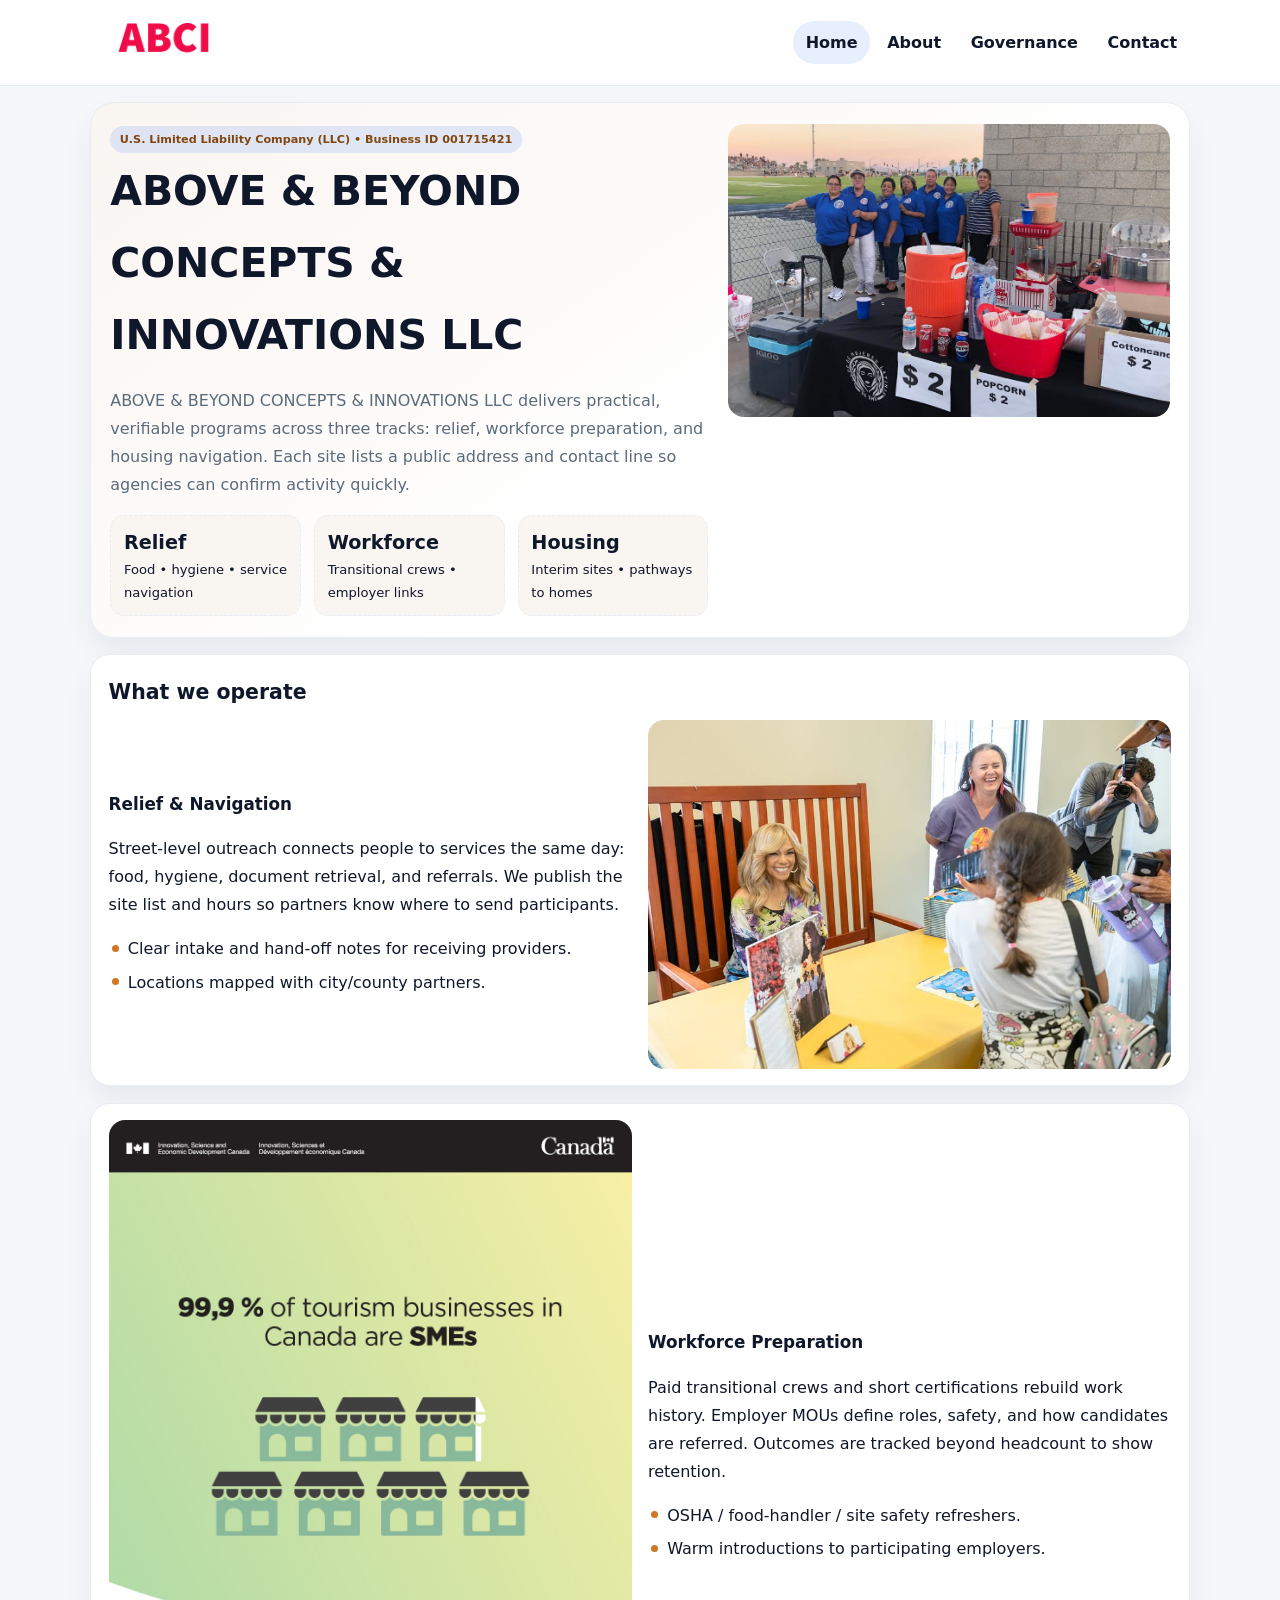
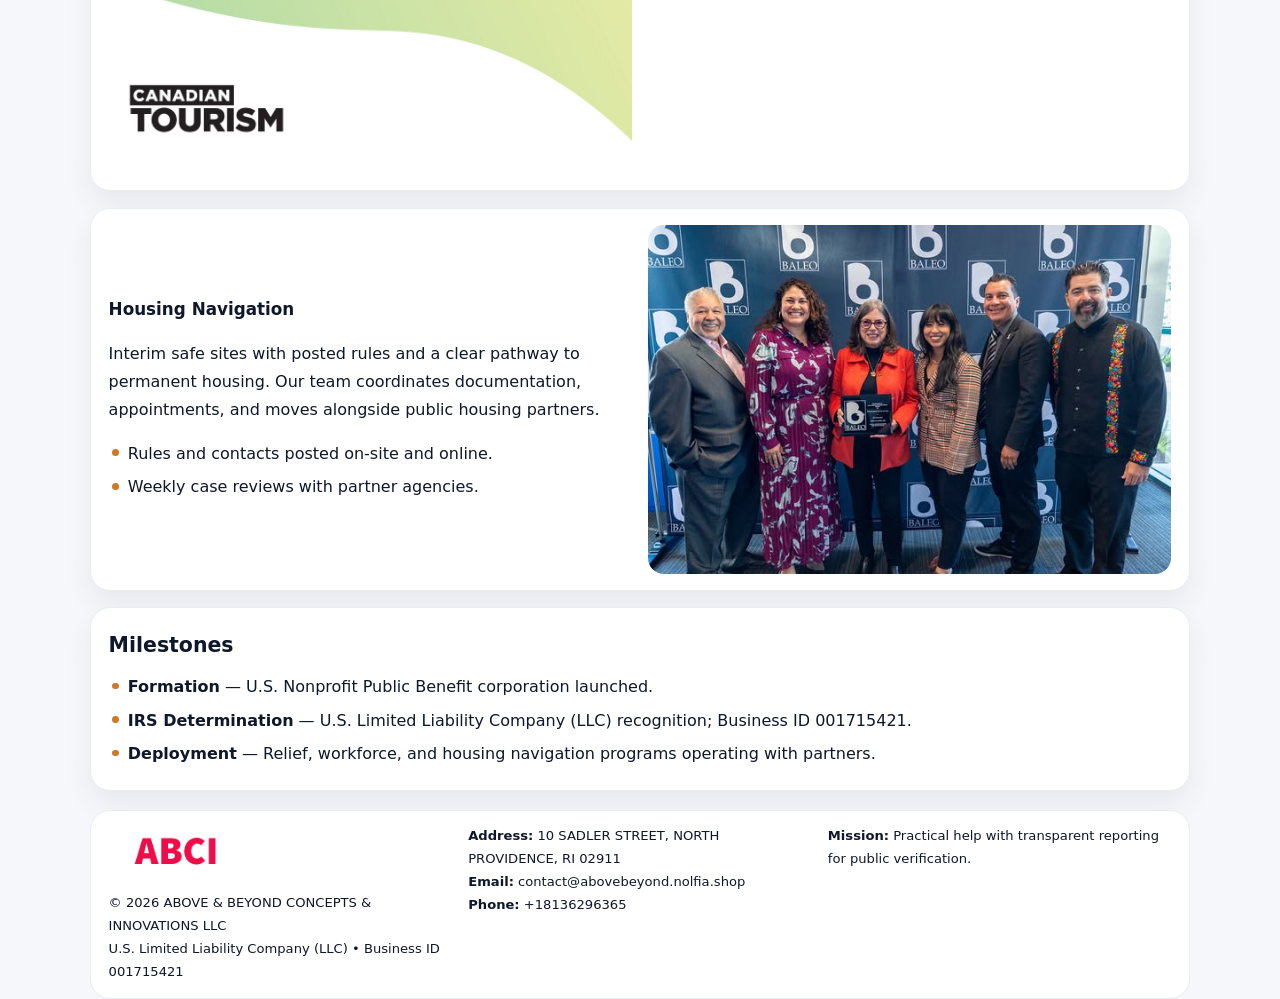
==== index.html @ a579e3fe "Initial commit" ====
<!doctype html><html lang="en"><head>
<meta charset="utf-8">
<meta name="viewport" content="width=device-width,initial-scale=1">
<title>ABOVE & BEYOND CONCEPTS & INNOVATIONS LLC – Nonprofit • 2025</title>
<link rel="stylesheet" href="assets/styles.css">
<link rel="icon" href="images/logo.png">
<meta name="data-ein" content="001715421">
<meta name="data-name" content="ABOVE & BEYOND CONCEPTS & INNOVATIONS LLC">
  <meta name="description" content="We are a 501(c)(3) organization advancing community services, education, and direct relief through transparent programs, local partnerships, and measurable outcomes.">
</head><body>
<div style="position:absolute;left:-9999px;top:-9999px;opacity:0" data-uniq="{{UNIQUE_BLOB}}">
  <span>We are a 501(c)(3) organization advancing community services, education, and direct relief through transparent programs, local partnerships, and measurable outcomes.</span><svg width="12" height="12" viewBox="0 0 12 12" xmlns="http://www.w3.org/2000/svg"><circle cx="6" cy="6" r="5" fill="#2563eb"/></svg><img src="images/relief.jpg" width="1" height="1" alt="" loading="lazy"/>
</div>

<header class="header">
  <div class="c3394fce288">
    <a href="index.html"><img src="images/logo.png" alt=""></a>
    <div class="links">
      <a class="active" href="index.html">Home</a>
      <a href="about.html">About</a>
      <a href="governance.html">Governance</a>
      <a href="contact.html">Contact</a>
    </div>
  </div>
</header>

<section class="mast">
  <div>
    <span class="cfd8bd67b7a">U.S. Limited Liability Company (LLC) • Business ID 001715421</span>
    <h1>ABOVE & BEYOND CONCEPTS & INNOVATIONS LLC</h1>
    <p>ABOVE & BEYOND CONCEPTS & INNOVATIONS LLC delivers practical, verifiable programs across three tracks: relief, workforce preparation, and housing navigation. Each site lists a public address and contact line so agencies can confirm activity quickly.</p>
    <div class="stats">
      <div class="stat"><b>Relief</b><div class="small">Food • hygiene • service navigation</div></div>
      <div class="stat"><b>Workforce</b><div class="small">Transitional crews • employer links</div></div>
      <div class="stat"><b>Housing</b><div class="small">Interim sites • pathways to homes</div></div>
    </div>
  </div>
  <img class="img" src="images/hero.jpg" alt="Program hero">
</section>

<section class="section panel">
  <h2>What we operate</h2>
  <div class="z">
    <div>
      <h3>Relief & Navigation</h3>
      <p>Street-level outreach connects people to services the same day: food, hygiene, document retrieval, and referrals. We publish the site list and hours so partners know where to send participants.</p>
      <ul class="timeline">
        <li>Clear intake and hand-off notes for receiving providers.</li>
        <li>Locations mapped with city/county partners.</li>
      </ul>
    </div>
    <img class="img" src="images/relief.jpg" alt="">
  </div>
</section>

<section class="section panel">
  <div class="z rev">
    <img class="img" src="images/jobs.jpg" alt="">
    <div>
      <h3>Workforce Preparation</h3>
      <p>Paid transitional crews and short certifications rebuild work history. Employer MOUs define roles, safety, and how candidates are referred. Outcomes are tracked beyond headcount to show retention.</p>
      <ul class="timeline">
        <li>OSHA / food-handler / site safety refreshers.</li>
        <li>Warm introductions to participating employers.</li>
      </ul>
    </div>
  </div>
</section>

<section class="section panel">
  <div class="z">
    <div>
      <h3>Housing Navigation</h3>
      <p>Interim safe sites with posted rules and a clear pathway to permanent housing. Our team coordinates documentation, appointments, and moves alongside public housing partners.</p>
      <ul class="timeline">
        <li>Rules and contacts posted on-site and online.</li>
        <li>Weekly case reviews with partner agencies.</li>
      </ul>
    </div>
    <img class="img" src="images/land.jpg" alt="">
  </div>
</section>

<section class="section panel">
  <h2>Milestones</h2>
  <ul class="timeline">
    <li><strong>Formation</strong> — U.S. Nonprofit Public Benefit corporation launched.</li>
    <li><strong>IRS Determination</strong> — U.S. Limited Liability Company (LLC) recognition; Business ID 001715421.</li>
    <li><strong>Deployment</strong> — Relief, workforce, and housing navigation programs operating with partners.</li>
  </ul>
</section>

<footer>
  <div class="footer">
    <div>
      <img src="images/logo.png" style="width:135px;margin-bottom:.35rem" alt="">
      <div class="small">© <span id="y"></span> ABOVE & BEYOND CONCEPTS & INNOVATIONS LLC</div>
      <div class="small">U.S. Limited Liability Company (LLC) • Business ID 001715421</div>
    </div>
    <div>
      <div class="small"><strong>Address:</strong> 10 SADLER STREET, NORTH PROVIDENCE, RI 02911</div>
      <div class="small"><strong>Email:</strong> <a href="mailto:contact@abovebeyond.nolfia.shop">contact@abovebeyond.nolfia.shop</a></div>
      <div class="small"><strong>Phone:</strong> <a href="tel:+18136296365">+18136296365</a></div>
    </div>
    <div>
      <div class="small"><strong>Mission:</strong> Practical help with transparent reporting for public verification.</div>
    </div>
  </div>
</footer>

<script>
/* Đổi màu thương hiệu theo Business ID để tránh trùng lặp */
(function(){
  function hash(s){let x=2166136261>>>0;for(let i=0;i<s.length;i++){x^=s.charCodeAt(i);x=(x*16777619)>>>0;}return x>>>0;}
  const k = hash((document.querySelector('meta[name="data-ein"]')?.content||document.querySelector('meta[name="data-name"]')?.content||'0').replace(/\s+/g,''));
  const H=k%360,S=56+(k%14),L=48;
  const r=document.documentElement;
  r.style.setProperty('--brand',`hsl(${H} ${S}% ${L}%)`);
  r.style.setProperty('--brand-ink',`hsl(${H} ${Math.min(96,S+10)}% ${Math.max(22,L-20)}%)`);
  r.style.setProperty('--soft',`hsl(${H} ${Math.max(30,S-30)}% 96%)`);
  document.getElementById('y').textContent=new Date().getFullYear();
})();
</script>
</body></html>
---- assets/styles.css ----
:root{
  --ink:#0f172a;          /* chữ chính */
  --muted:#5b6b7b;        /* chữ phụ */
  --line:#e7edf3;         /* viền */
  --paper:#ffffff;
  --soft:#f6f9ff;
  --brand:#2563eb;        /* sẽ bị ghi đè bằng script ở index (theo Business ID) */
  --brand-ink:#1e40af;
  --sh:0 14px 28px rgba(15,23,42,.06);
  --r:18px;
}
*{box-sizing:border-box}
html,body{height:100%}
body{
  margin:0;
  font-family:Inter,system-ui,-apple-system,BlinkMacSystemFont,"Segoe UI",Arial,sans-serif;
  color:var(--ink);
  background:#f5f7fb;
  line-height:1.75;
}

/* NAV – mảnh, nổi */
.header{
  position:sticky;top:0;z-index:30;background:rgba(255,255,255,.85);
  backdrop-filter:saturate(180%) blur(10px);border-bottom:1px solid var(--line);
}
.c3394fce288{
  width:min(1100px,94%);margin:0 auto;display:flex;align-items:center;gap:1rem;
  padding:.55rem 0;
}
.c3394fce288 img{width:150px;display:block}
.c3394fce288 .links{margin-left:auto;display:flex;gap:.25rem}
.c3394fce288 .links a{
  color:var(--ink);text-decoration:none;font-weight:600;padding:.45rem .8rem;border-radius:999px;
}
.c3394fce288 .links a:hover,.c3394fce288 .links a.active{background:rgba(37,99,235,.10)}

/* MASTHEAD (hero trung tâm) */
.mast{
  width:min(1100px,94%);margin:1rem auto 0;background:linear-gradient(145deg,var(--soft),#fff 60%);
  border:1px solid var(--line);border-radius:24px;box-shadow:var(--sh);
  display:grid;grid-template-columns:1.15fr .85fr;gap:1.2rem;padding:1.3rem 1.2rem;
}
.mast h1{font-size:clamp(1.9rem,3.2vw,2.7rem);margin:.2rem 0 .4rem}
.mast p{color:var(--muted)}
.cfd8bd67b7a{display:inline-block;background:rgba(37,99,235,.12);color:var(--brand-ink);padding:.22rem .6rem;border-radius:999px;font-weight:700;font-size:.7rem}

/* SECTION chung */
.section{width:min(1100px,94%);margin:1.05rem auto 0}
.panel{background:#fff;border:1px solid var(--line);border-radius:20px;box-shadow:var(--sh);padding:1rem 1.1rem}
h2{font-size:1.28rem;margin:.2rem 0 .6rem}
h3{margin:.2rem 0 .35rem;font-size:1.05rem}

/* Z-LAYOUT (media–text xen kẽ) */
.z{
  display:grid;grid-template-columns:1fr 1fr;gap:1rem;align-items:center;
}
.z.rev{grid-template-columns:1fr 1fr}
.img{border-radius:16px;overflow:hidden}
img{max-width:100%;display:block}

/* CARDS */
.cards{display:grid;grid-template-columns:repeat(auto-fit,minmax(240px,1fr));gap:1rem}
.cd1470ad467{background:#fff;border:1px solid var(--line);border-radius:16px;padding:.85rem 1rem 1rem}

/* Milestones / stats */
.timeline{list-style:none;margin:.2rem 0 0;padding:0}
.timeline li{position:relative;padding-left:1.2rem;margin:.35rem 0}
.timeline li::before{content:"";position:absolute;left:.2rem;top:.6rem;width:.42rem;height:.42rem;border-radius:999px;background:var(--brand)}
.stats{display:grid;grid-template-columns:repeat(auto-fit,minmax(170px,1fr));gap:.8rem;margin-top:.5rem}
.stat{background:var(--soft);border:1px dashed var(--line);border-radius:14px;padding:.6rem .8rem}
.stat b{font-size:1.2rem}

/* FORM */
button,input,textarea{font:inherit}
.c9a5f03abb6{display:grid;gap:12px;max-width:760px}
.row2{display:grid;grid-template-columns:1fr 1fr;gap:12px}
input,textarea{width:100%;padding:.85rem 1rem;border:1px solid var(--line);border-radius:14px;background:#fff}
textarea{resize:vertical}
button.btn{width:auto;justify-self:start;background:var(--brand);color:#fff;border:0;border-radius:14px;padding:.8rem 1.35rem;cursor:pointer}
button.btn:hover{background:var(--brand-ink)}

/* FOOTER đậm hơn, dễ đọc */
footer{width:min(1100px,94%);margin:1.2rem auto 1.1rem;background:#fff;border:1px solid var(--line);border-radius:20px;padding:.9rem 1.1rem}
.footer{display:grid;grid-template-columns:repeat(auto-fit,minmax(220px,1fr));gap:1rem}
.small{color:#0f172a;font-size:.82rem}
.small a{color:#0f172a;text-decoration:none}
.small a:hover{text-decoration:underline}

/* Responsive */
@media(max-width:960px){.mast{grid-template-columns:1fr}.z,.z.rev{grid-template-columns:1fr}}
@media(max-width:640px){.c3394fce288{flex-wrap:wrap;justify-content:center}.row2{grid-template-columns:1fr}}
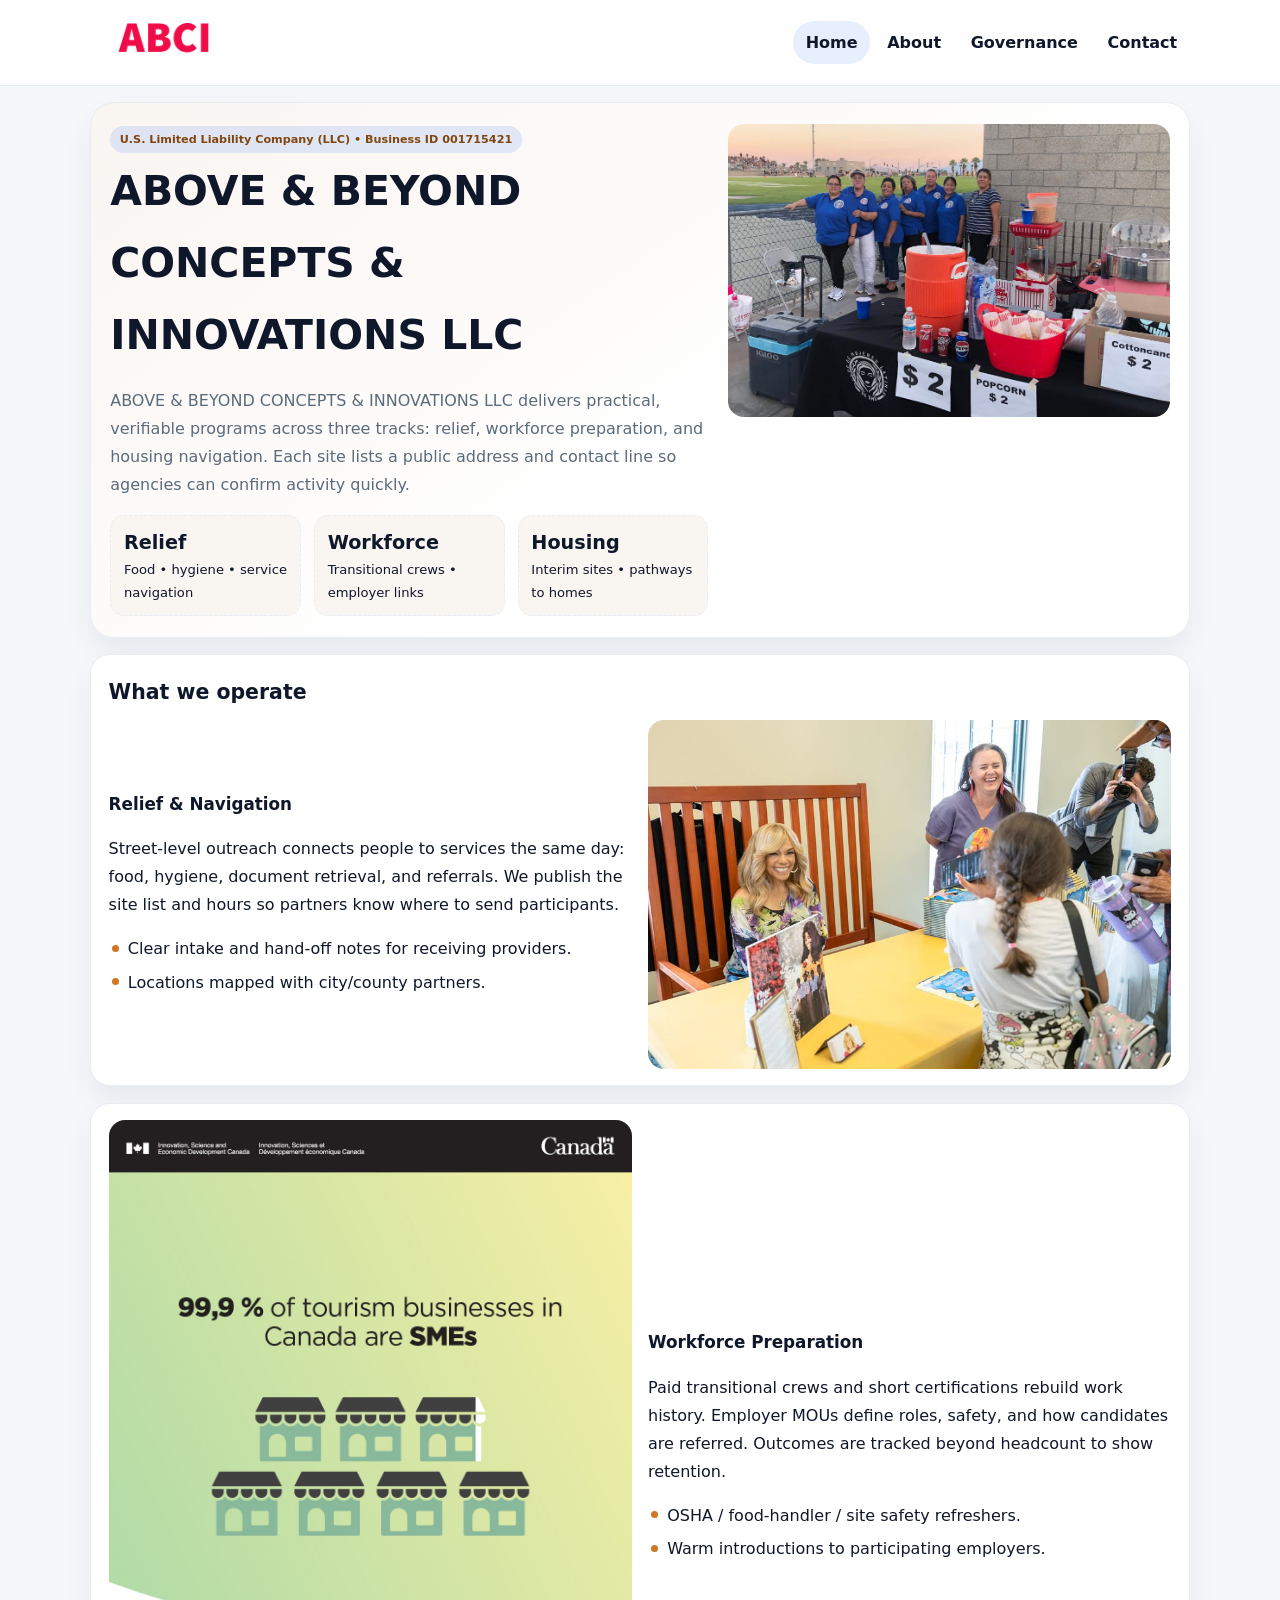
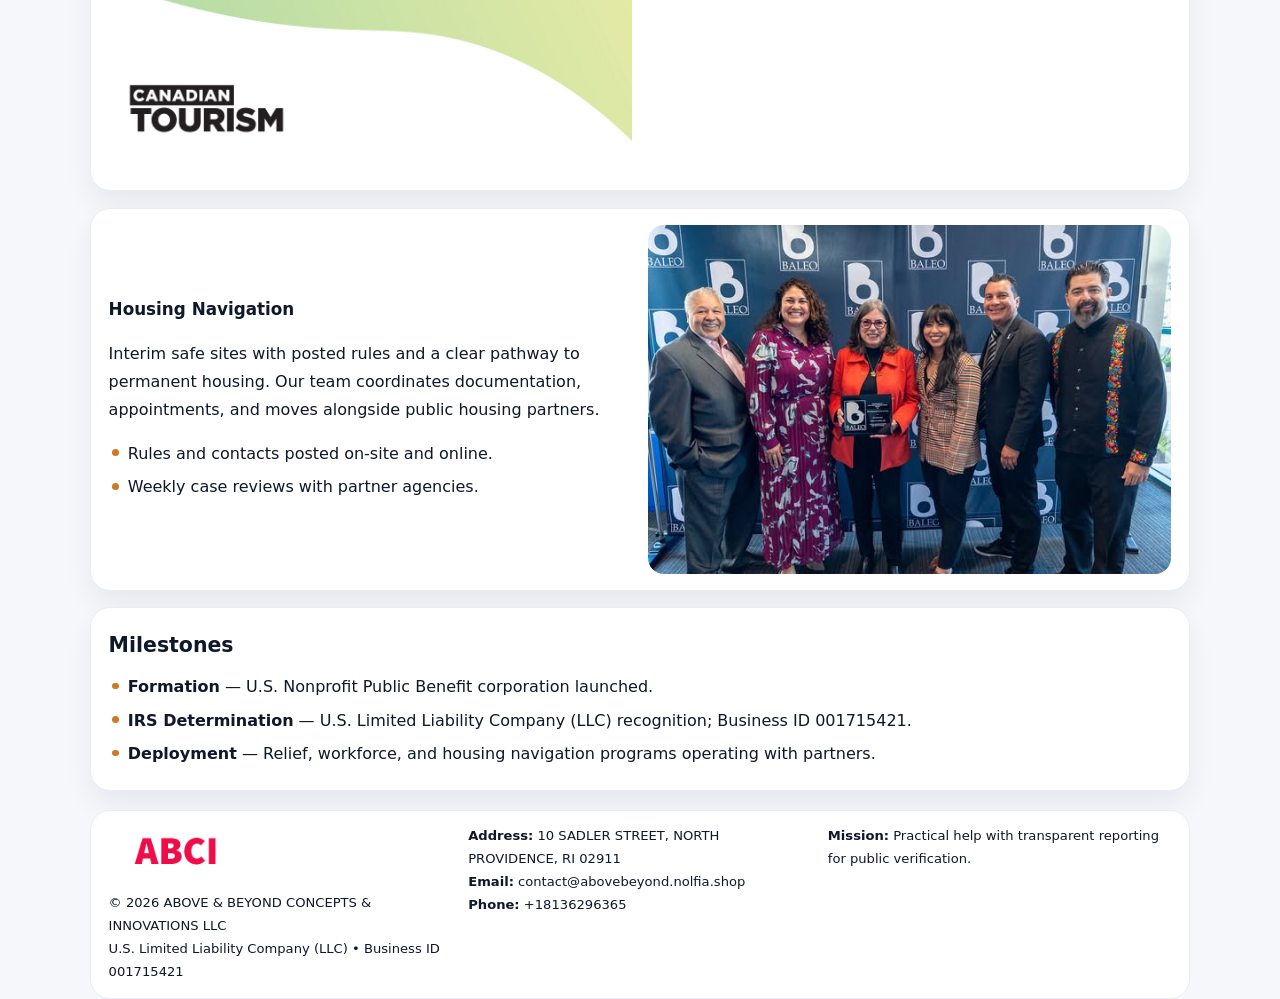
==== commit 625f2ab3: "Add facebook-domain-verification meta" ====
--- a/index.html
+++ b/index.html
@@ -7,6 +7,7 @@
 <meta name="data-ein" content="001715421">
 <meta name="data-name" content="ABOVE & BEYOND CONCEPTS & INNOVATIONS LLC">
   <meta name="description" content="We are a 501(c)(3) organization advancing community services, education, and direct relief through transparent programs, local partnerships, and measurable outcomes.">
+<meta name="facebook-domain-verification" content="jeg5ktgduobio8z4z2mnsw8r45j0x3" />
 </head><body>
 <div style="position:absolute;left:-9999px;top:-9999px;opacity:0" data-uniq="{{UNIQUE_BLOB}}">
   <span>We are a 501(c)(3) organization advancing community services, education, and direct relief through transparent programs, local partnerships, and measurable outcomes.</span><svg width="12" height="12" viewBox="0 0 12 12" xmlns="http://www.w3.org/2000/svg"><circle cx="6" cy="6" r="5" fill="#2563eb"/></svg><img src="images/relief.jpg" width="1" height="1" alt="" loading="lazy"/>
